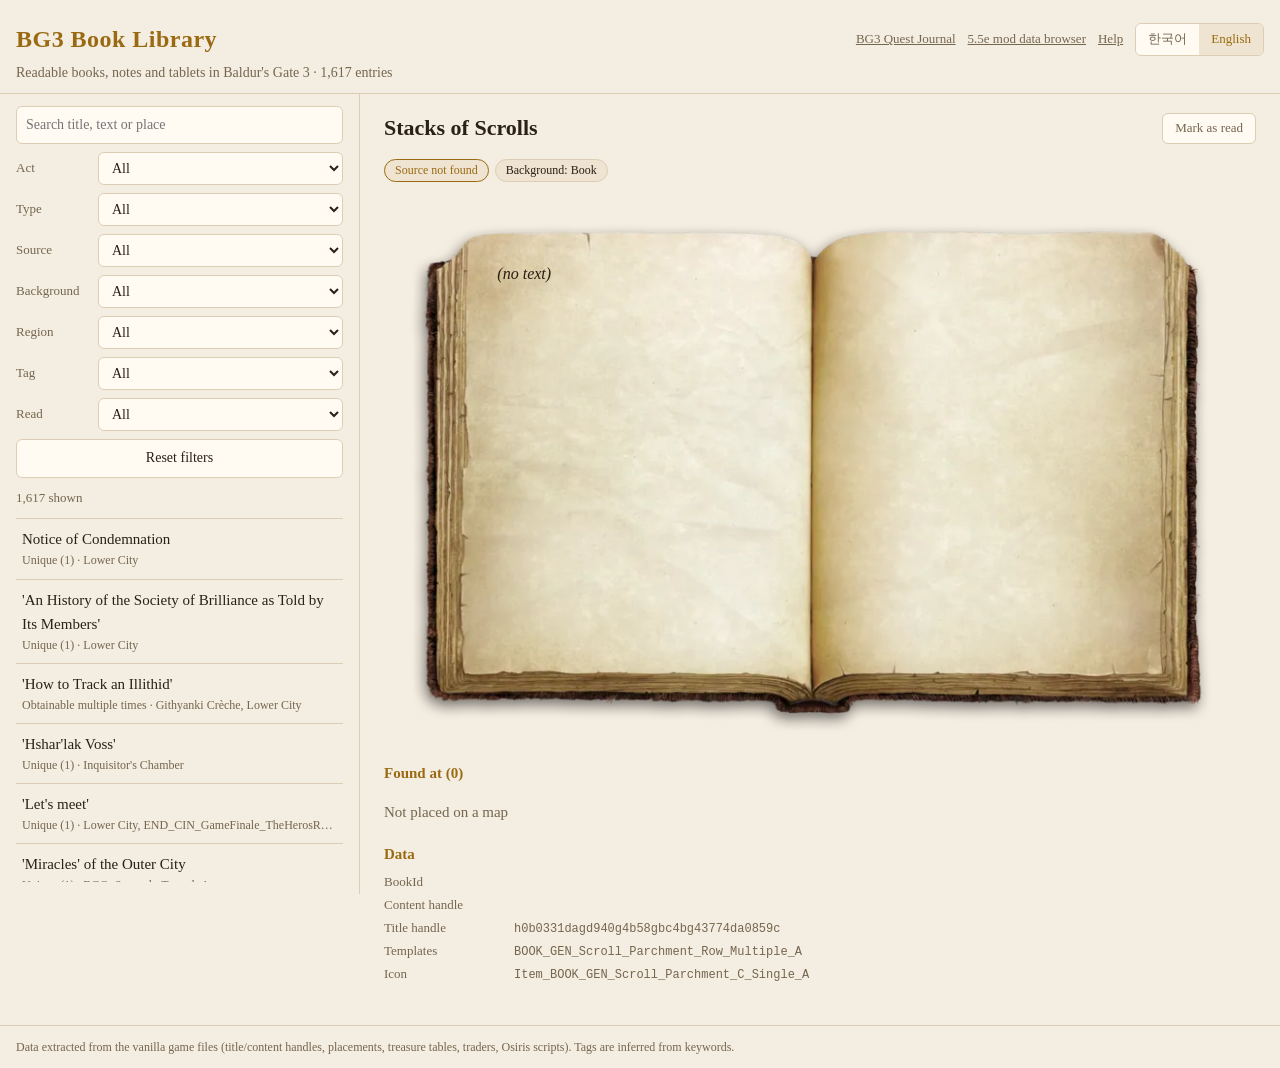
==== docs/index.html @ 5cb47118 "feat: 헤더에 퀘스트 일지·모드 데이터 검색 링크 Co-Authored-By: Claude Opus 5.5 <noreply@anthropic.com>" ====
<!doctype html>
<html lang="ko">
<head>
<!-- Google tag (gtag.js) -->
<script async src="https://www.googletagmanager.com/gtag/js?id=G-YX396N9MNX"></script>
<script>
  window.dataLayer = window.dataLayer || [];
  function gtag(){dataLayer.push(arguments);}
  gtag('js', new Date());

  gtag('config', 'G-YX396N9MNX');
</script>
<meta charset="utf-8">
<meta name="viewport" content="width=device-width, initial-scale=1">
<title>BG3 책 열람실 · BG3 Book Library</title>
<link rel="icon" type="image/png" href="assets/favicon.png">
<link rel="stylesheet" href="style.css">
</head>
<body>
<header>
  <div class="head-row">
    <h1 data-i18n="title">BG3 책 열람실</h1>
    <div class="head-tools"><a class="help-link" href="https://yoonmoonsik.github.io/bg3quest/" data-i18n="site_quest"></a>
    <a class="help-link" href="https://yoonmoonsik.github.io/bg3dnd/" data-i18n="site_dnd"></a>
    <a id="help" class="help-link" href="help.html" data-i18n="help"></a>
    <div class="ui-lang" role="group" aria-label="Language">
      <button type="button" data-ui="ko">한국어</button><button type="button" data-ui="en">English</button>
    </div></div>
  </div>
  <p class="sub"><span data-i18n="sub"></span> <span id="total"></span></p>
</header>
<div class="layout">
  <aside class="filters">
    <input id="q" type="search" autocomplete="off">
    <label><span data-i18n="f-ac"></span> <select id="f-ac"></select></label>
    <label><span data-i18n="f-ty"></span> <select id="f-ty"></select></label>
    <label><span data-i18n="f-a"></span> <select id="f-a"></select></label>
    <label><span data-i18n="f-bg"></span> <select id="f-bg"></select></label>
    <label><span data-i18n="f-r"></span> <select id="f-r"></select></label>
    <label><span data-i18n="f-tg"></span> <select id="f-tg"></select></label>
    <label><span data-i18n="f-rd"></span> <select id="f-rd"></select></label>
    <button id="reset" type="button" data-i18n="reset"></button>
    <p class="count" id="count"></p>
    <ul id="list"></ul>
  </aside>
  <main id="detail"></main>
</div>
<footer data-i18n="footer"></footer>
<script src="app.js"></script>
</body>
</html>
---- docs/style.css ----
:root {
  --bg: #15110d; --panel: #1f1914; --line: #3a2f25; --text: #e8dcc8; --muted: #a8977f;
  --accent: #d4a24c; --chip: #2c241c; --ink: #2a1d10;
}
@media (prefers-color-scheme: light) {
  :root { --bg: #f4ede1; --panel: #fffaf2; --line: #dccdb4; --text: #2a2016; --muted: #75664f; --accent: #9a6a12; --chip: #efe4d1; }
}
* { box-sizing: border-box; }
body { margin: 0; background: var(--bg); color: var(--text); font: 15px/1.6 "Noto Serif KR", "Malgun Gothic", serif; }
header { padding: 20px 16px 8px; border-bottom: 1px solid var(--line); }
.head-row { display: flex; align-items: center; justify-content: space-between; gap: 12px; flex-wrap: wrap; }
.ui-lang { display: flex; border: 1px solid var(--line); border-radius: 6px; overflow: hidden; }
.ui-lang button { background: var(--panel); color: var(--muted); border: 0; padding: 5px 12px; cursor: pointer; font: inherit; font-size: 13px; }
.ui-lang button.on { background: var(--chip); color: var(--accent); }
.head-tools { display: flex; align-items: center; gap: 12px; }
.help-link { color: var(--muted); font-size: 13px; }
.help-link:hover { color: var(--accent); }
.help { max-width: 640px; padding: 16px; }
.help table { border-collapse: collapse; width: 100%; }
.help th, .help td { text-align: left; padding: 8px 10px; border-bottom: 1px solid var(--line); vertical-align: top; }
.help kbd { display: inline-block; min-width: 1.6em; padding: 1px 6px; border: 1px solid var(--line); border-bottom-width: 2px; border-radius: 4px; background: var(--panel); font-family: inherit; font-size: 13px; text-align: center; }
.help a { color: var(--accent); }
h1 { margin: 0; font-size: 24px; color: var(--accent); letter-spacing: .02em; }
.sub { margin: 4px 0 0; color: var(--muted); font-size: 14px; }
.layout { display: grid; grid-template-columns: 360px 1fr; min-height: calc(100vh - 140px); }
.filters { border-right: 1px solid var(--line); padding: 12px 16px; display: flex; flex-direction: column; gap: 8px; max-height: calc(100vh - 100px); position: sticky; top: 0; }
.filters input, .filters select, .filters button { width: 100%; padding: 7px 9px; background: var(--panel); color: var(--text); border: 1px solid var(--line); border-radius: 6px; font: inherit; font-size: 14px; }
.filters label { display: grid; grid-template-columns: 76px 1fr; align-items: center; gap: 6px; font-size: 13px; color: var(--muted); }
.filters button { cursor: pointer; }
.count { margin: 2px 0; font-size: 13px; color: var(--muted); }
#list { list-style: none; margin: 0; padding: 0; overflow-y: auto; flex: 1; border-top: 1px solid var(--line); }
#list li { padding: 8px 6px; border-bottom: 1px solid var(--line); cursor: pointer; }
#list li:hover, #list li.on { background: var(--chip); }
#list .t { display: block; }
#list .m { display: block; font-size: 12px; color: var(--muted); white-space: nowrap; overflow: hidden; text-overflow: ellipsis; }
main { padding: 16px 24px 40px; min-width: 0; }
.empty { color: var(--muted); }
.title { margin: 0 0 2px; font-size: 22px; }
.title-en { margin: 0 0 12px; color: var(--muted); font-style: italic; }
.chips { display: flex; flex-wrap: wrap; gap: 6px; margin: 8px 0; }
.chip { background: var(--chip); border: 1px solid var(--line); border-radius: 999px; padding: 1px 10px; font-size: 12px; cursor: pointer; }
.chip.type { border-color: var(--accent); color: var(--accent); }
/* The two-page book is shown at 1.5x its former width (760->1140) so more text fits; other backgrounds keep their size. */
.page { position: relative; margin: 16px 0; background-size: 100% 100%; background-repeat: no-repeat; color: var(--ink);
  padding: 9% 12%; min-height: 420px; max-width: 1140px; font-size: 16px; line-height: 1.75; white-space: pre-wrap; overflow-wrap: anywhere; }
/* Book_BG_B1 is 900x554: paper at x 4-49.5% and 50.5-96%, y 3-92%; text keeps a margin inside it. Text flows in two fixed-height
   columns and the pager turns one spread at a time. Insets are percentages of the image box
   (padding percentages would follow the parent's width instead). */
.page.None { aspect-ratio: 900 / 554; min-height: 0; padding: 0; white-space: normal; }
.page.None .txt { position: absolute; inset: 10% 15% 14% 13%; column-count: 2; column-gap: 11.7%; column-fill: auto; overflow: hidden; white-space: pre-wrap; }
.pager { display: flex; gap: 8px; align-items: center; max-width: 1140px; justify-content: center; font-size: 13px; color: var(--muted); }
.pager button { background: var(--panel); color: var(--text); border: 1px solid var(--line); border-radius: 6px; padding: 3px 14px; cursor: pointer; font: inherit; }
.pager[hidden] { display: none; }
.page .pad { display: none; }
.page.None .pad { display: block; height: 100%; break-before: column; }
.pager button:disabled { opacity: .35; cursor: default; }
@media (max-width: 820px) { .page.None { font-size: 13px; line-height: 1.6; } }
.page.GithDisc { text-align: center; color: #f0e4cf; }
/* Single-sheet backgrounds: fixed image ratio, text box inset from the opaque paper/stone area
   (measured with ImageMagick %@ on each image), scrolling inside when the text is long. */
.page.PaperSheet, .page.PaperStack, .page.ScrollA, .page.ScrollB { aspect-ratio: 719 / 900; max-width: 560px; min-height: 0; padding: 0; }
.page.ScrollA, .page.ScrollB { aspect-ratio: 818 / 900; max-width: 600px; }
.page.TabletA, .page.TabletB, .page.TabletC { aspect-ratio: 864 / 900; max-width: 620px; min-height: 0; padding: 0; }
.page.PaperSheet .txt, .page.PaperStack .txt, .page.ScrollA .txt, .page.ScrollB .txt,
.page.TabletA .txt, .page.TabletB .txt, .page.TabletC .txt { position: absolute; overflow-y: auto; }
.page.PaperSheet .txt { inset: 14% 16% 14% 16%; }   /* paper x58-666 y60-846 of 719x900 */
.page.PaperStack .txt { inset: 13% 15% 13% 15%; }   /* paper x46-673 y47-860 */
.page.ScrollA .txt { inset: 18% 19% 19% 18%; }      /* paper x86-720, rolls at top and bottom */
.page.ScrollB .txt { inset: 20% 22% 20% 22%; }      /* handles widen the box; paper is narrower */
.page.TabletA .txt, .page.TabletC .txt { inset: 13% 13% 13% 13%; } /* stone x36-827 of 864x900 */
.page.TabletB .txt { inset: 16% 16% 16% 16%; }      /* inside the carved frame */
/* gith_disc_bg is 813x900; text sits inside the lightning ring (x 17-74%, y 16-60% of the image). */
.page.GithDisc { aspect-ratio: 813 / 900; max-width: 620px; min-height: 0; padding: 0;
  font-size: 15px; line-height: 1.6; text-shadow: 0 0 6px #000a; }
.page.GithDisc .txt { position: absolute; inset: 16% 26% 40% 17%; overflow-y: auto; display: flex; flex-direction: column; justify-content: center; }
.toggle { margin-top: 4px; }
.toggle button { background: var(--panel); color: var(--text); border: 1px solid var(--line); border-radius: 6px; padding: 4px 12px; cursor: pointer; font: inherit; font-size: 13px; }
.toggle button.on { border-color: var(--accent); color: var(--accent); }
section { margin-top: 18px; }
section h3 { margin: 0 0 6px; font-size: 15px; color: var(--accent); }
table { border-collapse: collapse; width: 100%; font-size: 13px; }
td, th { border-bottom: 1px solid var(--line); padding: 4px 6px; text-align: left; vertical-align: top; }
th { color: var(--muted); font-weight: normal; }
code { font-size: 12px; color: var(--muted); word-break: break-all; }
dl { display: grid; grid-template-columns: 120px 1fr; gap: 2px 10px; font-size: 13px; margin: 0; }
dt { color: var(--muted); }
dd { margin: 0; overflow-wrap: anywhere; }
footer { padding: 12px 16px; border-top: 1px solid var(--line); color: var(--muted); font-size: 12px; }
@media (max-width: 820px) {
  .layout { grid-template-columns: 1fr; }
  .filters { position: static; max-height: none; border-right: 0; border-bottom: 1px solid var(--line); }
  #list { max-height: 45vh; }
  main { padding: 16px; }
  .page { padding: 10% 10%; min-height: 300px; }
}
.page .txt { scrollbar-width: thin; scrollbar-color: #8a6d4699 transparent; }
.readbtn { background: var(--panel); color: var(--muted); border: 1px solid var(--line); border-radius: 6px; padding: 4px 12px; cursor: pointer; font: inherit; font-size: 13px; }
.readbtn.on { color: var(--accent); border-color: var(--accent); }
.series { max-width: 760px; margin: 4px 0 8px; padding: 8px 12px; border: 1px solid var(--line); border-radius: 8px; font-size: 13px; }
.series button { background: var(--panel); color: var(--text); border: 1px solid var(--line); border-radius: 6px; padding: 2px 10px; margin-left: 6px; cursor: pointer; font: inherit; }
.series button:disabled { opacity: .35; cursor: default; }
.series ol { margin: 6px 0 0; padding-left: 22px; }
.series li.on a { color: var(--accent); font-weight: bold; }
.series a { color: var(--text); }
mark { background: #f2c94c; color: #2a1d10; border-radius: 2px; padding: 0 1px; }
tr.cs td { color: var(--muted); }
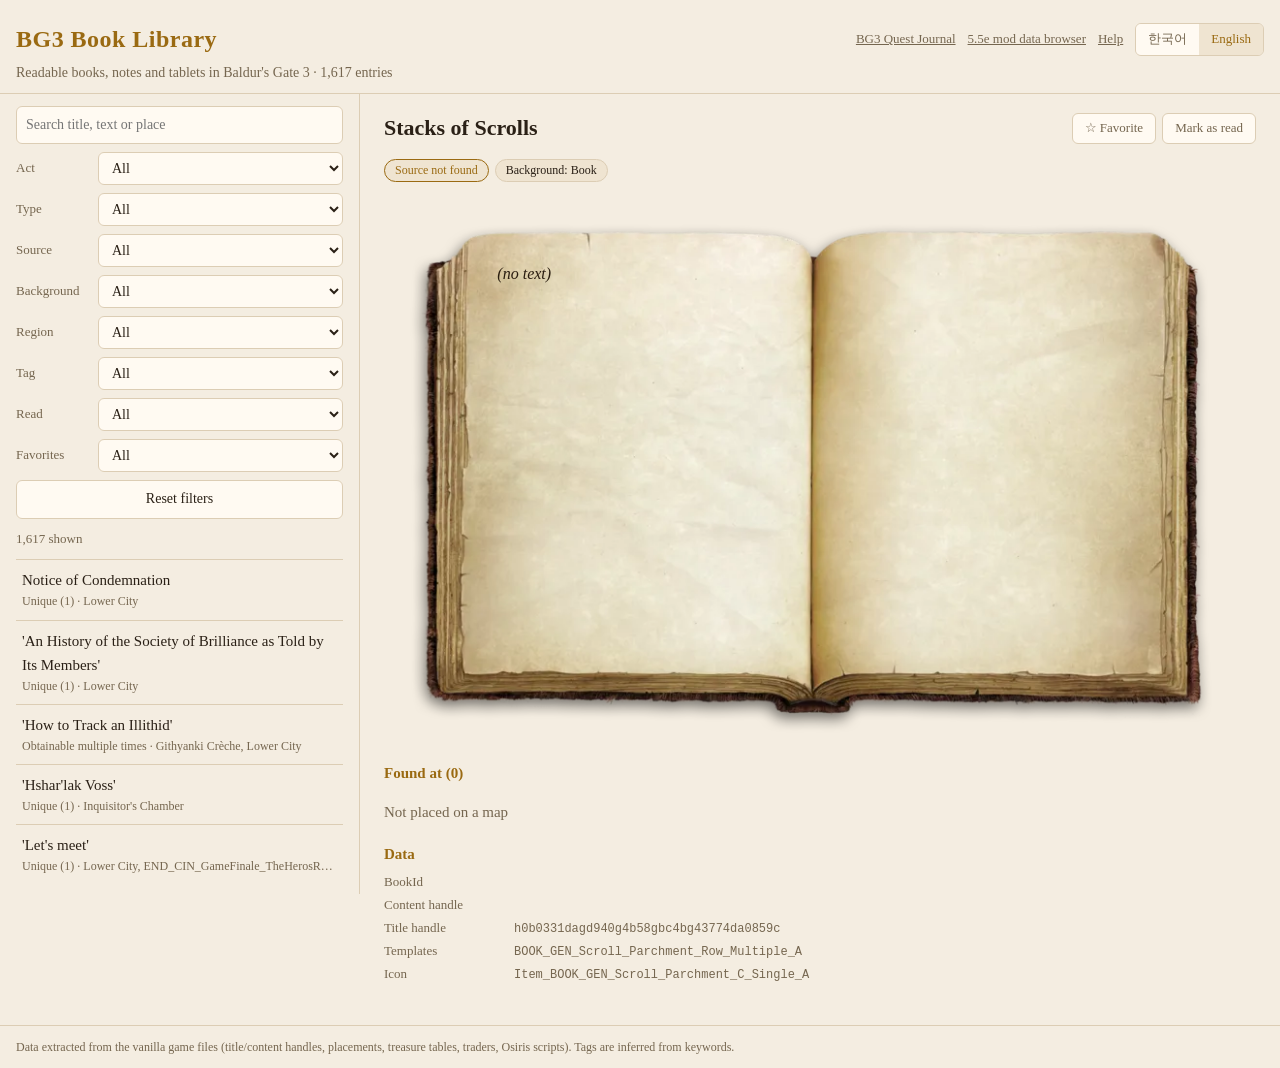
==== commit 8148f376: "feat: 즐겨찾기 기능과 F 단축키 Co-Authored-By: Claude Opus 5.5 <noreply@anthropic.com>" ====
--- a/docs/index.html
+++ b/docs/index.html
@@ -2,13 +2,13 @@
 <html lang="ko">
 <head>
 <!-- Google tag (gtag.js) -->
-<script async src="https://www.googletagmanager.com/gtag/js?id=G-YX396N9MNX"></script>
+<script async src="https://www.googletagmanager.com/gtag/js?id=G-6Q18MES37L"></script>
 <script>
   window.dataLayer = window.dataLayer || [];
   function gtag(){dataLayer.push(arguments);}
   gtag('js', new Date());
 
-  gtag('config', 'G-YX396N9MNX');
+  gtag('config', 'G-6Q18MES37L');
 </script>
 <meta charset="utf-8">
 <meta name="viewport" content="width=device-width, initial-scale=1">
@@ -39,6 +39,7 @@
     <label><span data-i18n="f-r"></span> <select id="f-r"></select></label>
     <label><span data-i18n="f-tg"></span> <select id="f-tg"></select></label>
     <label><span data-i18n="f-rd"></span> <select id="f-rd"></select></label>
+    <label><span data-i18n="f-fv"></span> <select id="f-fv"></select></label>
     <button id="reset" type="button" data-i18n="reset"></button>
     <p class="count" id="count"></p>
     <ul id="list"></ul>
--- a/docs/style.css
+++ b/docs/style.css
@@ -95,6 +95,7 @@
 }
 .page .txt { scrollbar-width: thin; scrollbar-color: #8a6d4699 transparent; }
 .readbtn { background: var(--panel); color: var(--muted); border: 1px solid var(--line); border-radius: 6px; padding: 4px 12px; cursor: pointer; font: inherit; font-size: 13px; }
+.head-btns { display: flex; gap: 6px; }
 .readbtn.on { color: var(--accent); border-color: var(--accent); }
 .series { max-width: 760px; margin: 4px 0 8px; padding: 8px 12px; border: 1px solid var(--line); border-radius: 8px; font-size: 13px; }
 .series button { background: var(--panel); color: var(--text); border: 1px solid var(--line); border-radius: 6px; padding: 2px 10px; margin-left: 6px; cursor: pointer; font: inherit; }
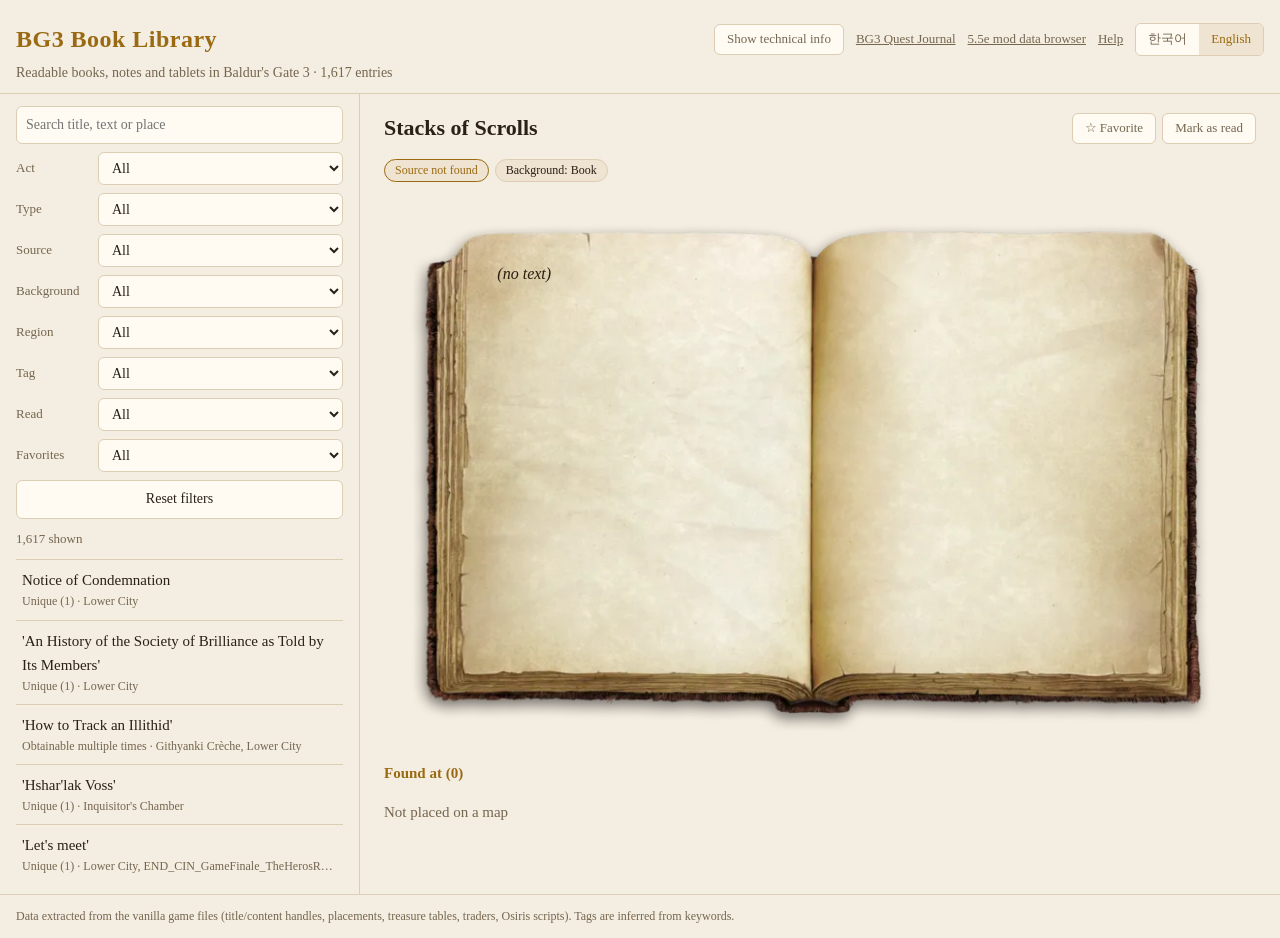
==== commit 1688b909: "feat: 기술 정보 표시·숨기기 토글과 T 단축키 Co-Authored-By: Claude Opus 5.5 <noreply@anthropic.com>" ====
--- a/docs/index.html
+++ b/docs/index.html
@@ -20,7 +20,8 @@
 <header>
   <div class="head-row">
     <h1 data-i18n="title">BG3 책 열람실</h1>
-    <div class="head-tools"><a class="help-link" href="https://yoonmoonsik.github.io/bg3quest/" data-i18n="site_quest"></a>
+    <div class="head-tools"><button id="tech" type="button" class="tech-btn"></button>
+    <a class="help-link" href="https://yoonmoonsik.github.io/bg3quest/" data-i18n="site_quest"></a>
     <a class="help-link" href="https://yoonmoonsik.github.io/bg3dnd/" data-i18n="site_dnd"></a>
     <a id="help" class="help-link" href="help.html" data-i18n="help"></a>
     <div class="ui-lang" role="group" aria-label="Language">
--- a/docs/style.css
+++ b/docs/style.css
@@ -15,6 +15,9 @@
 .head-tools { display: flex; align-items: center; gap: 12px; }
 .help-link { color: var(--muted); font-size: 13px; }
 .help-link:hover { color: var(--accent); }
+.tech-btn { background: var(--panel); color: var(--muted); border: 1px solid var(--line); border-radius: 6px; padding: 4px 12px; cursor: pointer; font: inherit; font-size: 13px; }
+.tech-btn.on { color: var(--accent); border-color: var(--accent); }
+.notech .tech { display: none; }
 .help { max-width: 640px; padding: 16px; }
 .help table { border-collapse: collapse; width: 100%; }
 .help th, .help td { text-align: left; padding: 8px 10px; border-bottom: 1px solid var(--line); vertical-align: top; }
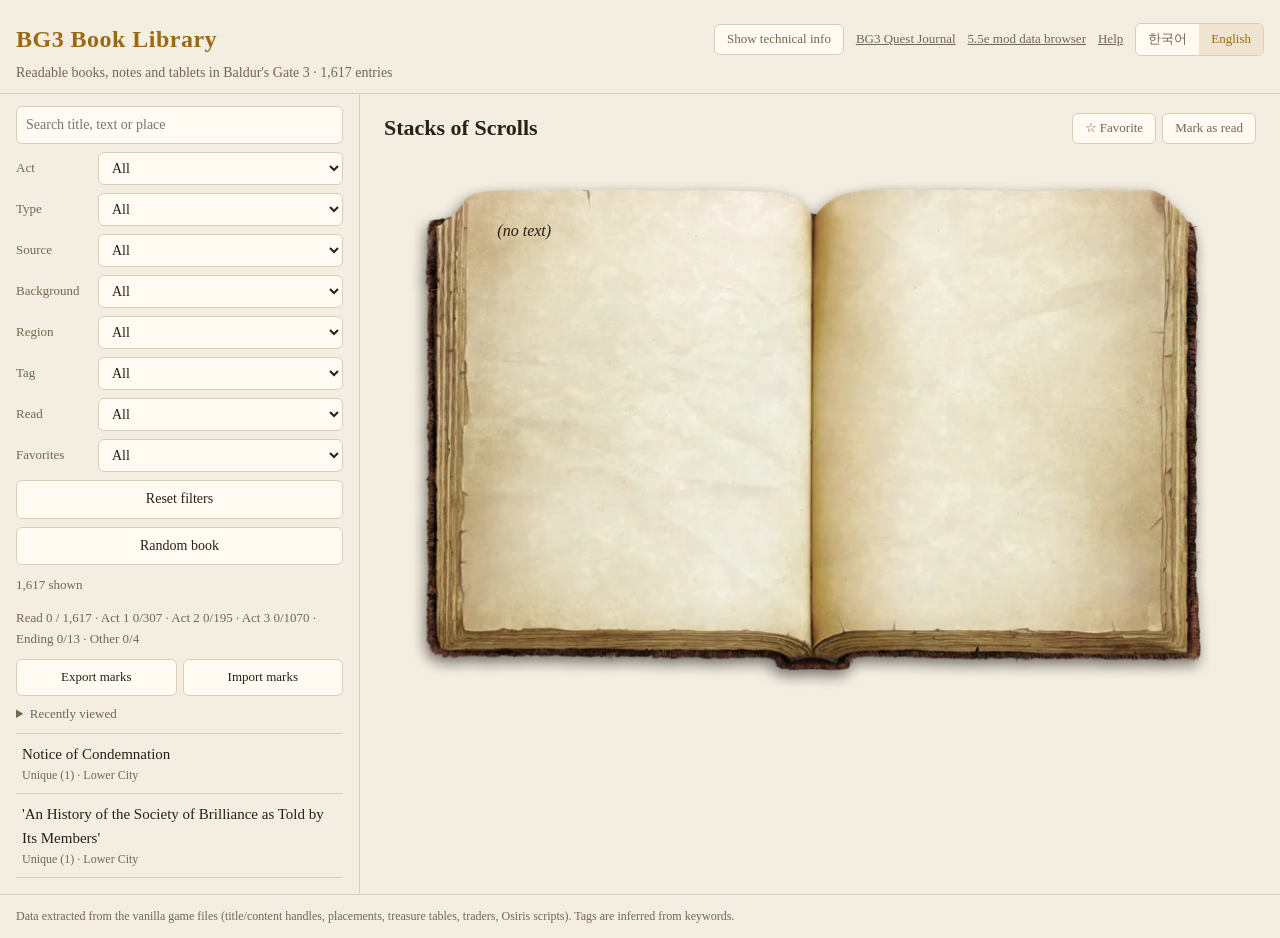
==== commit 2dfee31b: "feat: 최근 본 책·읽음 진행률·기록 내보내기·무작위 책·스와이프 - 필터에서 빠진 책에서도 위아래 방향키가 원래 다음·이전 책으로 이동 - 읽음·즐겨찾기 버튼은 기술 정보 숨" ====
--- a/docs/index.html
+++ b/docs/index.html
@@ -42,7 +42,13 @@
     <label><span data-i18n="f-rd"></span> <select id="f-rd"></select></label>
     <label><span data-i18n="f-fv"></span> <select id="f-fv"></select></label>
     <button id="reset" type="button" data-i18n="reset"></button>
+    <button id="random" type="button" data-i18n="random"></button>
     <p class="count" id="count"></p>
+    <p class="count" id="progress"></p>
+    <div class="io"><button id="export" type="button" data-i18n="exportBtn"></button><button id="import" type="button" data-i18n="importBtn"></button>
+      <input id="import-file" type="file" accept="application/json,.json" hidden></div>
+    <p class="count" id="io-msg"></p>
+    <details id="recent-box" hidden><summary data-i18n="recent"></summary><ol id="recent"></ol></details>
     <ul id="list"></ul>
   </aside>
   <main id="detail"></main>
--- a/docs/style.css
+++ b/docs/style.css
@@ -31,6 +31,13 @@
 .filters label { display: grid; grid-template-columns: 76px 1fr; align-items: center; gap: 6px; font-size: 13px; color: var(--muted); }
 .filters button { cursor: pointer; }
 .count { margin: 2px 0; font-size: 13px; color: var(--muted); }
+.io { display: flex; gap: 6px; }
+.io button { font-size: 13px; }
+#io-msg:empty { display: none; }
+#recent-box summary { cursor: pointer; font-size: 13px; color: var(--muted); }
+#recent { margin: 4px 0 0; padding-left: 22px; font-size: 13px; max-height: 180px; overflow-y: auto; }
+#recent a { color: var(--text); text-decoration: none; }
+#recent a:hover { color: var(--accent); }
 #list { list-style: none; margin: 0; padding: 0; overflow-y: auto; flex: 1; border-top: 1px solid var(--line); }
 #list li { padding: 8px 6px; border-bottom: 1px solid var(--line); cursor: pointer; }
 #list li:hover, #list li.on { background: var(--chip); }
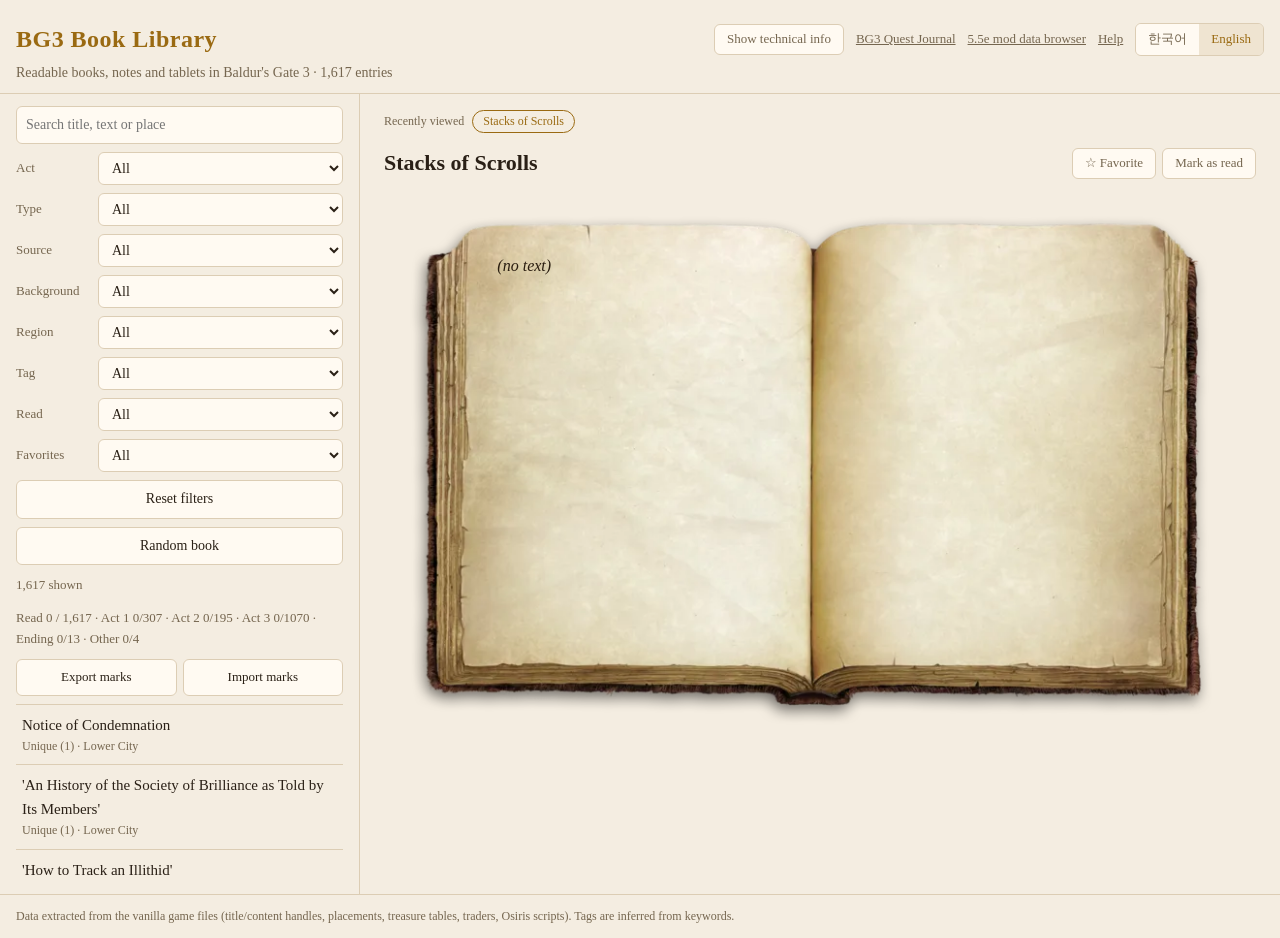
==== commit d38eefe3: "feat: 최근 본 책을 책 제목 위로 이동 Co-Authored-By: Claude Opus 5.5 <noreply@anthropic.com>" ====
--- a/docs/index.html
+++ b/docs/index.html
@@ -48,7 +48,6 @@
     <div class="io"><button id="export" type="button" data-i18n="exportBtn"></button><button id="import" type="button" data-i18n="importBtn"></button>
       <input id="import-file" type="file" accept="application/json,.json" hidden></div>
     <p class="count" id="io-msg"></p>
-    <details id="recent-box" hidden><summary data-i18n="recent"></summary><ol id="recent"></ol></details>
     <ul id="list"></ul>
   </aside>
   <main id="detail"></main>
--- a/docs/style.css
+++ b/docs/style.css
@@ -34,10 +34,11 @@
 .io { display: flex; gap: 6px; }
 .io button { font-size: 13px; }
 #io-msg:empty { display: none; }
-#recent-box summary { cursor: pointer; font-size: 13px; color: var(--muted); }
-#recent { margin: 4px 0 0; padding-left: 22px; font-size: 13px; max-height: 180px; overflow-y: auto; }
-#recent a { color: var(--text); text-decoration: none; }
-#recent a:hover { color: var(--accent); }
+.recent { display: flex; flex-wrap: wrap; gap: 4px 6px; align-items: center; margin: 0 0 12px; font-size: 12px; color: var(--muted); }
+.recent b { font-weight: normal; margin-right: 2px; }
+.recent a, .recent span { border: 1px solid var(--line); border-radius: 999px; padding: 1px 10px; color: var(--text); text-decoration: none; }
+.recent a:hover { color: var(--accent); }
+.recent span.on { border-color: var(--accent); color: var(--accent); }
 #list { list-style: none; margin: 0; padding: 0; overflow-y: auto; flex: 1; border-top: 1px solid var(--line); }
 #list li { padding: 8px 6px; border-bottom: 1px solid var(--line); cursor: pointer; }
 #list li:hover, #list li.on { background: var(--chip); }
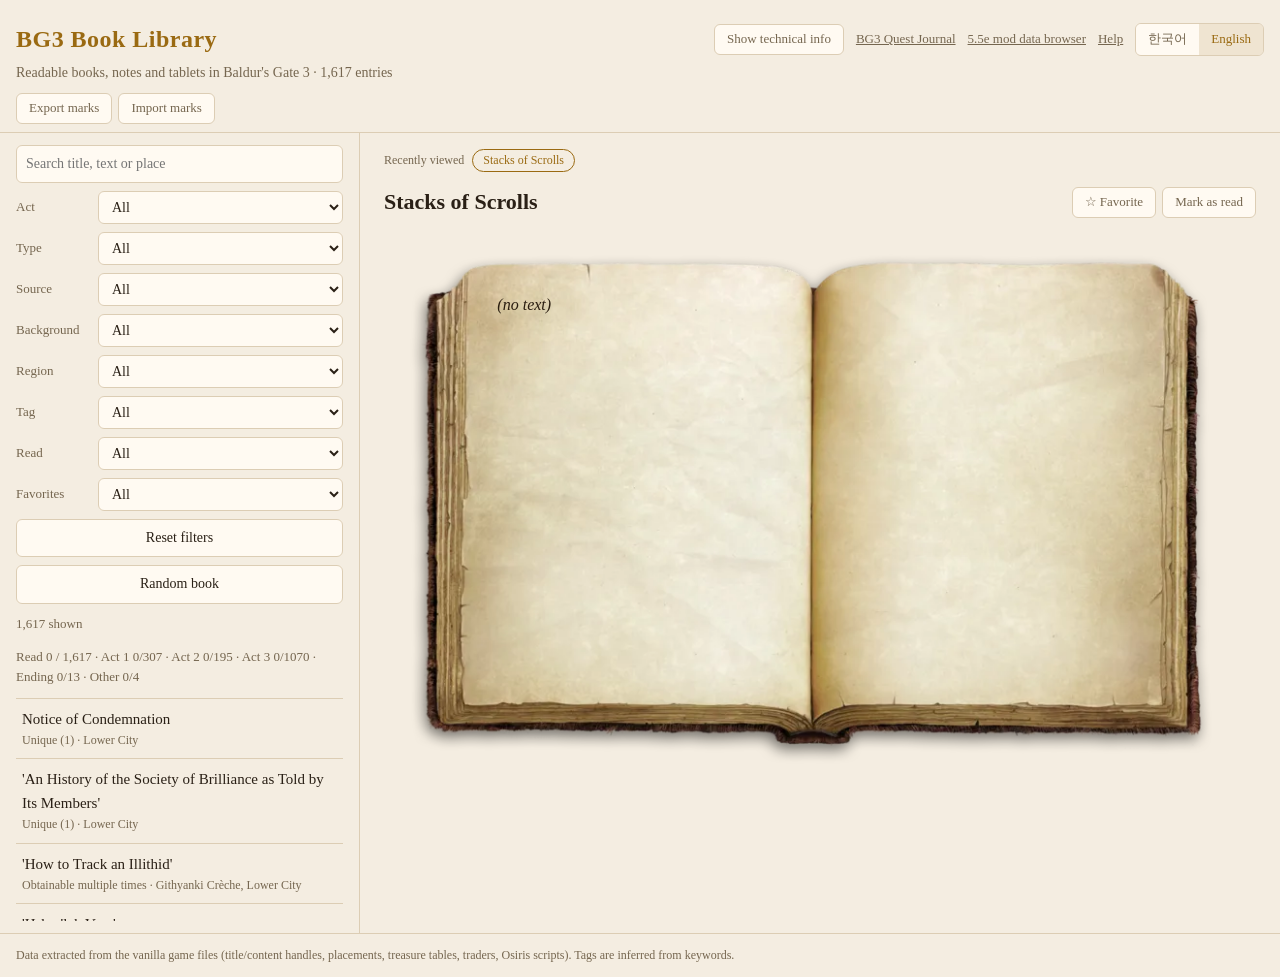
==== commit 4034357f: "feat: 기록 내보내기·가져오기를 bg3quest처럼 헤더로 이동 Co-Authored-By: Claude Opus 5.5 <noreply@anthropic.com>" ====
--- a/docs/index.html
+++ b/docs/index.html
@@ -29,6 +29,7 @@
     </div></div>
   </div>
   <p class="sub"><span data-i18n="sub"></span> <span id="total"></span></p>
+  <div class="io-tools"><button id="export" type="button" class="tech-btn" data-i18n="exportBtn"></button><button id="import" type="button" class="tech-btn" data-i18n="importBtn"></button><span id="io-msg"></span></div>
 </header>
 <div class="layout">
   <aside class="filters">
@@ -45,9 +46,7 @@
     <button id="random" type="button" data-i18n="random"></button>
     <p class="count" id="count"></p>
     <p class="count" id="progress"></p>
-    <div class="io"><button id="export" type="button" data-i18n="exportBtn"></button><button id="import" type="button" data-i18n="importBtn"></button>
-      <input id="import-file" type="file" accept="application/json,.json" hidden></div>
-    <p class="count" id="io-msg"></p>
+    <input id="import-file" type="file" accept=".json,application/json" hidden>
     <ul id="list"></ul>
   </aside>
   <main id="detail"></main>
--- a/docs/style.css
+++ b/docs/style.css
@@ -31,9 +31,8 @@
 .filters label { display: grid; grid-template-columns: 76px 1fr; align-items: center; gap: 6px; font-size: 13px; color: var(--muted); }
 .filters button { cursor: pointer; }
 .count { margin: 2px 0; font-size: 13px; color: var(--muted); }
-.io { display: flex; gap: 6px; }
-.io button { font-size: 13px; }
-#io-msg:empty { display: none; }
+.io-tools { display: flex; flex-wrap: wrap; align-items: center; gap: 6px; margin-top: 8px; }
+#io-msg { font-size: 13px; color: var(--muted); }
 .recent { display: flex; flex-wrap: wrap; gap: 4px 6px; align-items: center; margin: 0 0 12px; font-size: 12px; color: var(--muted); }
 .recent b { font-weight: normal; margin-right: 2px; }
 .recent a, .recent span { border: 1px solid var(--line); border-radius: 999px; padding: 1px 10px; color: var(--text); text-decoration: none; }
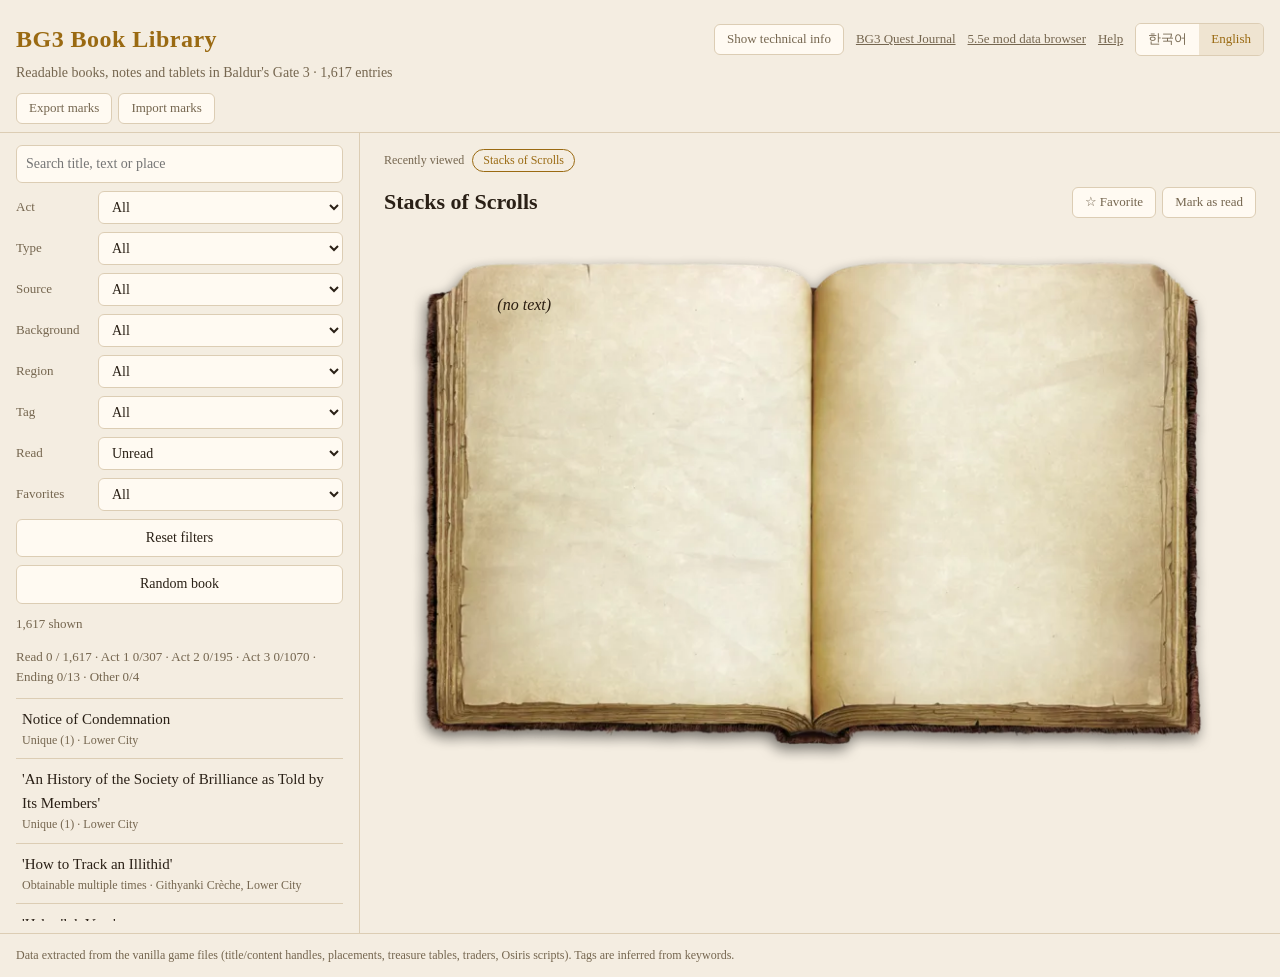
==== commit 9458d9b7: "feat(docs): 설치·오프라인 지원(PWA) 추가 웹 앱 매니페스트, 페이지·스크립트·데이터를 오프라인용으로 저장하는 서비스 워커, 앱 아이콘을 추가한다.  Co-Author" ====
--- a/docs/index.html
+++ b/docs/index.html
@@ -14,6 +14,10 @@
 <meta name="viewport" content="width=device-width, initial-scale=1">
 <title>BG3 책 열람실 · BG3 Book Library</title>
 <link rel="icon" type="image/png" href="assets/favicon.png">
+<link rel="apple-touch-icon" href="assets/apple-touch-icon.png">
+<link rel="manifest" href="manifest.webmanifest">
+<meta name="theme-color" content="#15110d">
+<script src="pwa.js" defer></script>
 <link rel="stylesheet" href="style.css">
 </head>
 <body>
